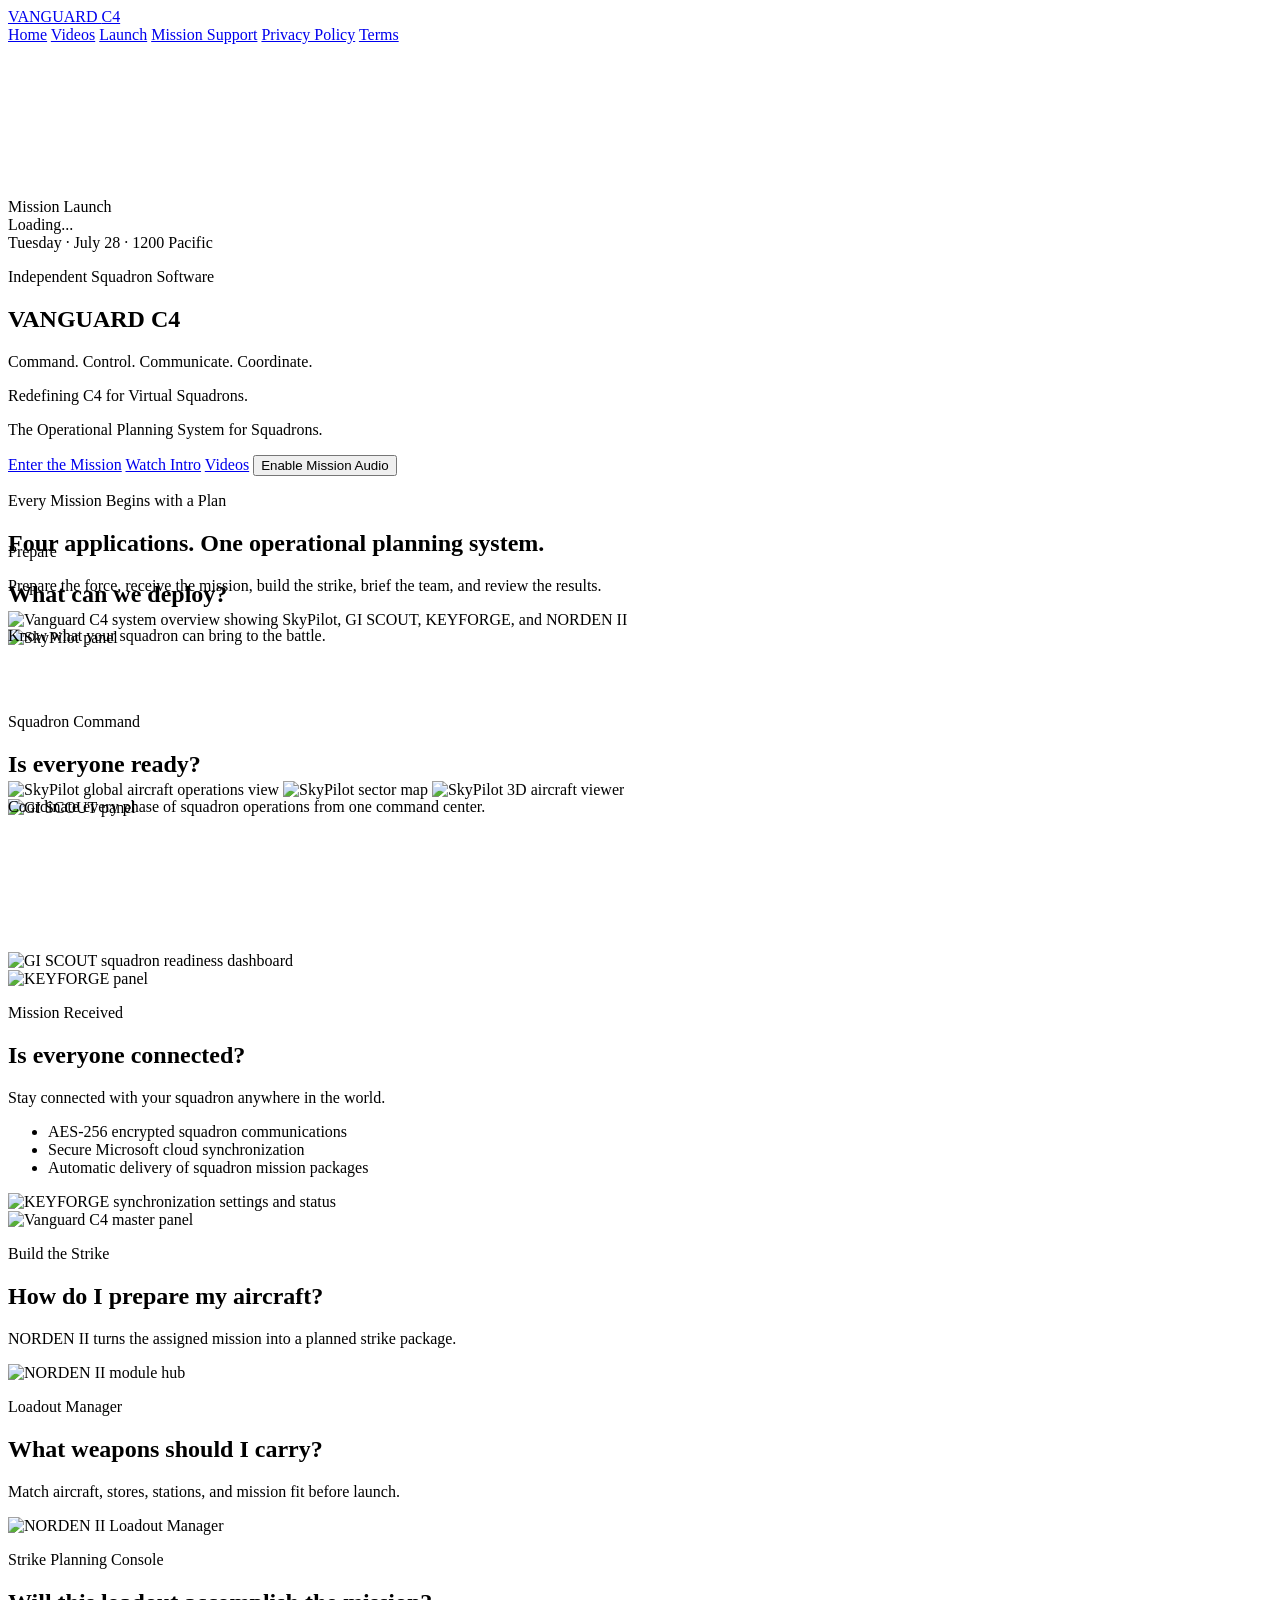
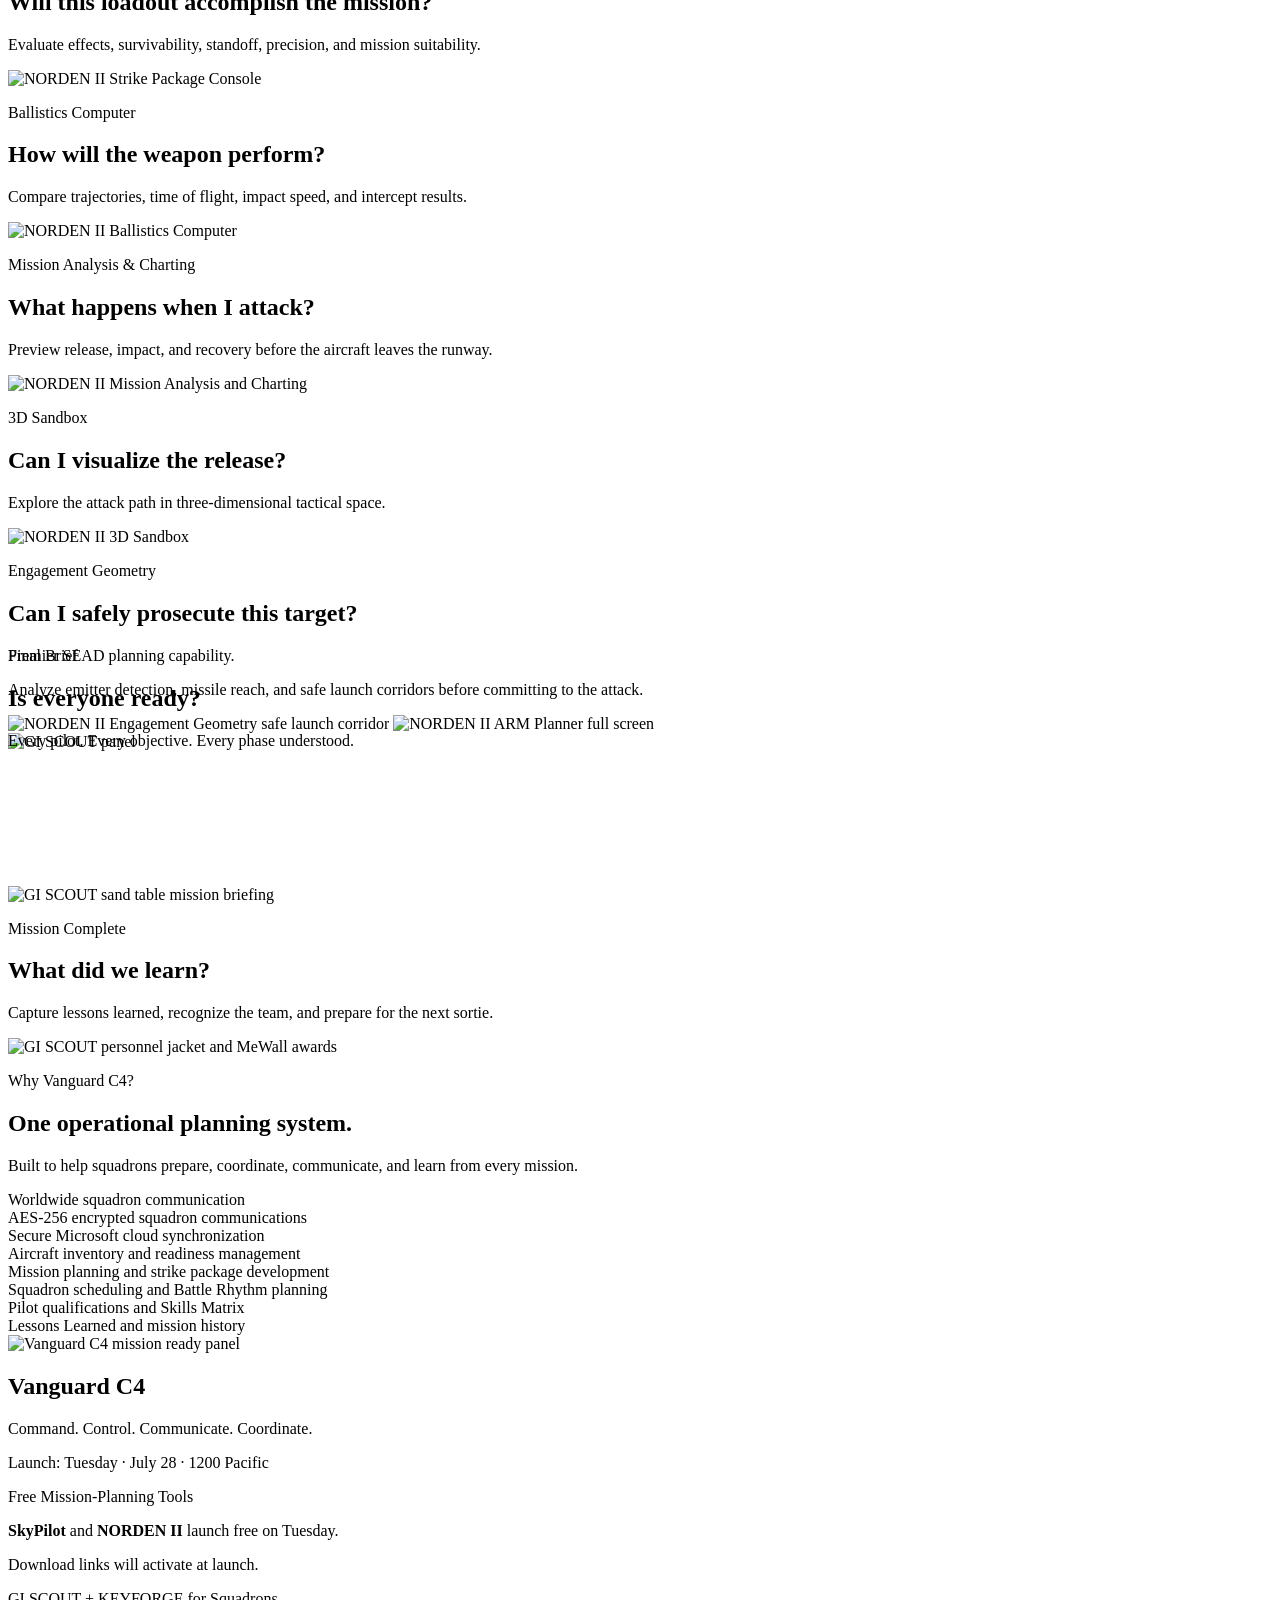
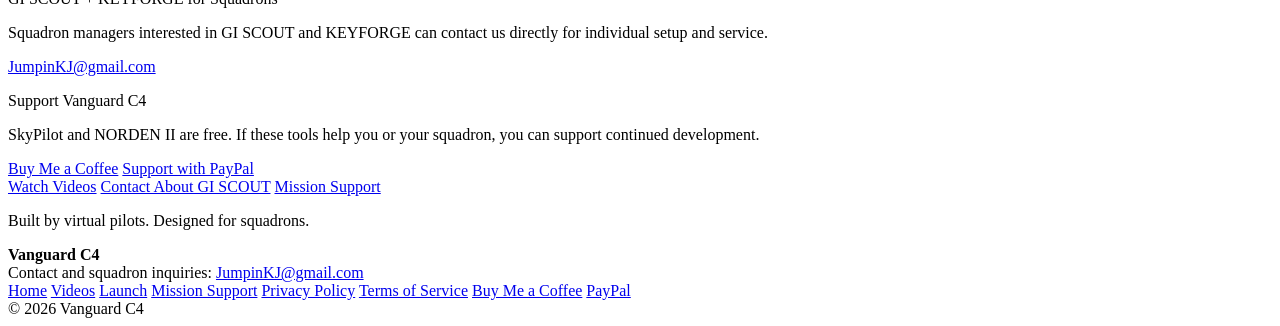
==== js/index.html @ 0cc604b1 "Add files via upload" ====
<!doctype html>
<html lang="en">
<head>
  <meta charset="utf-8" />
  <meta name="viewport" content="width=device-width, initial-scale=1" />
  <title>Vanguard C4 | Command. Control. Communicate. Coordinate.</title>
  <meta name="description" content="Vanguard C4 is the operational planning system for squadrons: SkyPilot, GI SCOUT, KEYFORGE, and NORDEN II." />
  <link rel="stylesheet" href="css/styles.css" />

<style>
/* v4.1 launch polish */
.mission-card.skypilot .section-copy{transform:translateY(-120px);}
.mission-card.scout .section-copy{transform:translateY(-120px);}
.mission-card.scout-brief .section-copy{transform:translateY(-120px);}
</style>

</head>
<body>
  <header class="site-header">
    <a class="brand" href="index.html">VANGUARD <span>C4</span></a>
    <nav>
      <a href="index.html">Home</a>
      <a href="videos.html">Videos</a>
      <a href="#store">Launch</a>
      <a href="support.html">Mission Support</a>
      <a href="privacy.html">Privacy Policy</a>
      <a href="terms.html">Terms</a>
    </nav>
  </header>

  <main>
    <section class="hero scene" id="home">
      <video class="hero-video" src="assets/video/hero/hero_aircraft.mp4" autoplay muted loop playsinline poster="assets/images/home/vanguard_c4_composite.png"></video>
      <div class="hero-scrim"></div>
      <div class="countdown-card" aria-label="Launch countdown">
        <div class="count-label">Mission Launch</div>
        <div id="countdown" class="countdown">Loading...</div>
        <div class="count-sub">Tuesday · July 28 · 1200 Pacific</div>
      </div>
      <div class="hero-content">
        <p class="eyebrow">Independent Squadron Software</p>
        <h1>VANGUARD <span>C4</span></h1>
        <p class="tagline">Command. Control. Communicate. Coordinate.</p>
        <p class="subline accent-subline">Redefining C4 for Virtual Squadrons.</p>
        <p class="subline">The Operational Planning System for Squadrons.</p>
        <div class="hero-actions">
          <a class="button primary" href="#system">Enter the Mission</a>
          <a class="button ghost" href="https://youtu.be/CdUjiq7d_7c" target="_blank" rel="noopener">Watch Intro</a>
          <a class="button ghost" href="videos.html">Videos</a>
          <button id="audioToggle" class="button ghost" type="button">Enable Mission Audio</button>
        </div>
      </div>
    </section>

    <section id="system" class="scene system-overview">
      <div class="section-copy centered">
        <p class="eyebrow">Every Mission Begins with a Plan</p>
        <h2>Four applications. One operational planning system.</h2>
        <p>Prepare the force, receive the mission, build the strike, brief the team, and review the results.</p>
      </div>
      <img class="wide-art" src="assets/images/home/vanguard_c4_composite.png" alt="Vanguard C4 system overview showing SkyPilot, GI SCOUT, KEYFORGE, and NORDEN II" />
    </section>

    <section class="scene mission-card skypilot">
      <div class="chapter-panel"><img src="assets/images/panels/SkyPilot_PANEL_POWERED_UP.png" alt="SkyPilot panel" /></div>
      <div class="section-copy">
        <p class="eyebrow">Prepare</p>
        <h2>What can we deploy?</h2>
        <p>Know what your squadron can bring to the battle.</p>
      </div>
      <div class="image-board skypilot-board">
        <img class="shot large" src="assets/images/skypilot/skypilot_globe.png" alt="SkyPilot global aircraft operations view" />
        <img class="shot tilt-left" src="assets/images/skypilot/skypilot_sector_map.png" alt="SkyPilot sector map" />
        <img class="shot tilt-right" src="assets/images/skypilot/skypilot_3d_viewer.png" alt="SkyPilot 3D aircraft viewer" />
      </div>
    </section>

    <section class="scene mission-card scout">
      <div class="chapter-panel"><img src="assets/images/panels/Scout_PANEL_POWERED_UP.png" alt="GI SCOUT panel" /></div>
      <div class="section-copy">
        <p class="eyebrow">Squadron Command</p>
        <h2>Is everyone ready?</h2>
        <p>Coordinate every phase of squadron operations from one command center.</p>
      </div>
      <div class="image-board scout-board">
        <img class="shot large" src="assets/images/scout/sqdn_readiness.png" alt="GI SCOUT squadron readiness dashboard" />
      </div>
    </section>

    <section class="scene mission-card keyforge">
      <div class="chapter-panel"><img src="assets/images/panels/KeyForge_PANEL_POWERED_UP.png" alt="KEYFORGE panel" /></div>
      <div class="section-copy">
        <p class="eyebrow">Mission Received</p>
        <h2>Is everyone connected?</h2>
        <p>Stay connected with your squadron anywhere in the world.</p>
        <ul class="micro-list">
          <li>AES-256 encrypted squadron communications</li>
          <li>Secure Microsoft cloud synchronization</li>
          <li>Automatic delivery of squadron mission packages</li>
        </ul>
      </div>
      <div class="image-board keyforge-board">
        <img class="shot large" src="assets/images/keyforge/keyforge_main.png" alt="KEYFORGE synchronization settings and status" />
      </div>
    </section>

    <section class="scene mission-card norden-intro">
      <div class="chapter-panel"><img src="assets/images/panels/Vanguard_C4_MASTER_PANEL_POWERED_UP.png" alt="Vanguard C4 master panel" /></div>
      <div class="section-copy">
        <p class="eyebrow">Build the Strike</p>
        <h2>How do I prepare my aircraft?</h2>
        <p>NORDEN II turns the assigned mission into a planned strike package.</p>
      </div>
      <div class="image-board norden-hub-board">
        <img class="shot large" src="assets/images/norden/norden_hub.png" alt="NORDEN II module hub" />
      </div>
    </section>

    <section class="scene feature-pair">
      <div class="section-copy compact">
        <p class="eyebrow">Loadout Manager</p>
        <h2>What weapons should I carry?</h2>
        <p>Match aircraft, stores, stations, and mission fit before launch.</p>
      </div>
      <img class="feature-shot" src="assets/images/norden/loadout_manager.png" alt="NORDEN II Loadout Manager" />
    </section>

    <section class="scene feature-pair reversed">
      <div class="section-copy compact">
        <p class="eyebrow">Strike Planning Console</p>
        <h2>Will this loadout accomplish the mission?</h2>
        <p>Evaluate effects, survivability, standoff, precision, and mission suitability.</p>
      </div>
      <img class="feature-shot" src="assets/images/norden/strike_package_console.png" alt="NORDEN II Strike Package Console" />
    </section>

    <section class="scene feature-pair">
      <div class="section-copy compact">
        <p class="eyebrow">Ballistics Computer</p>
        <h2>How will the weapon perform?</h2>
        <p>Compare trajectories, time of flight, impact speed, and intercept results.</p>
      </div>
      <img class="feature-shot" src="assets/images/norden/ballistics_computer.png" alt="NORDEN II Ballistics Computer" />
    </section>

    <section class="scene feature-pair reversed">
      <div class="section-copy compact">
        <p class="eyebrow">Mission Analysis & Charting</p>
        <h2>What happens when I attack?</h2>
        <p>Preview release, impact, and recovery before the aircraft leaves the runway.</p>
      </div>
      <img class="feature-shot" src="assets/images/norden/mac.png" alt="NORDEN II Mission Analysis and Charting" />
    </section>

    <section class="scene feature-pair">
      <div class="section-copy compact">
        <p class="eyebrow">3D Sandbox</p>
        <h2>Can I visualize the release?</h2>
        <p>Explore the attack path in three-dimensional tactical space.</p>
      </div>
      <img class="feature-shot" src="assets/images/norden/three_d_sandbox.png" alt="NORDEN II 3D Sandbox" />
    </section>

    <section class="scene arm-feature">
      <div class="section-copy centered">
        <p class="eyebrow">Engagement Geometry</p>
        <h2>Can I safely prosecute this target?</h2>
        <p class="gold-line">Premier SEAD planning capability.</p>
        <p>Analyze emitter detection, missile reach, and safe launch corridors before committing to the attack.</p>
      </div>
      <img class="arm-close" src="assets/images/norden/engagement_geometry_closeup.png" alt="NORDEN II Engagement Geometry safe launch corridor" />
      <img class="arm-full" src="assets/images/norden/arm_planner_full.png" alt="NORDEN II ARM Planner full screen" />
    </section>

    <section class="scene mission-card scout-brief">
      <div class="chapter-panel"><img src="assets/images/panels/Scout_PANEL_POWERED_UP.png" alt="GI SCOUT panel" /></div>
      <div class="section-copy">
        <p class="eyebrow">Final Brief</p>
        <h2>Is everyone ready?</h2>
        <p>Every pilot. Every objective. Every phase understood.</p>
      </div>
      <div class="image-board scout-board">
        <img class="shot large" src="assets/images/scout/sand_table.png" alt="GI SCOUT sand table mission briefing" />
      </div>
    </section>

    <section class="scene mission-card debrief">
      <div class="section-copy">
        <p class="eyebrow">Mission Complete</p>
        <h2>What did we learn?</h2>
        <p>Capture lessons learned, recognize the team, and prepare for the next sortie.</p>
      </div>
      <div class="image-board scout-board">
        <img class="shot large" src="assets/images/scout/mewall.png" alt="GI SCOUT personnel jacket and MeWall awards" />
      </div>
    </section>

    <section class="scene why-vanguard">
      <div class="section-copy centered">
        <p class="eyebrow">Why Vanguard C4?</p>
        <h2>One operational planning system.</h2>
        <p>Built to help squadrons prepare, coordinate, communicate, and learn from every mission.</p>
      </div>
      <div class="capability-grid">
        <div>Worldwide squadron communication</div>
        <div>AES-256 encrypted squadron communications</div>
        <div>Secure Microsoft cloud synchronization</div>
        <div>Aircraft inventory and readiness management</div>
        <div>Mission planning and strike package development</div>
        <div>Squadron scheduling and Battle Rhythm planning</div>
        <div>Pilot qualifications and Skills Matrix</div>
        <div>Lessons Learned and mission history</div>
      </div>
    </section>

    <section id="store" class="scene final-panel">
      <img src="assets/images/panels/Vanguard_C4_MASTER_PANEL_POWERED_UP.png" alt="Vanguard C4 mission ready panel" />
      <h2>Vanguard C4</h2>
      <p>Command. Control. Communicate. Coordinate.</p>
      <p class="gold-line">Launch: Tuesday · July 28 · 1200 Pacific</p>

      <div class="store-card">
        <div class="store-label">Free Mission-Planning Tools</div>
        <p><strong>SkyPilot</strong> and <strong>NORDEN II</strong> launch free on Tuesday.</p>
        <p>Download links will activate at launch.</p>
      </div>

      <div class="store-card">
        <div class="store-label">GI SCOUT + KEYFORGE for Squadrons</div>
        <p>Squadron managers interested in GI SCOUT and KEYFORGE can contact us directly for individual setup and service.</p>
        <p><a href="mailto:JumpinKJ@gmail.com">JumpinKJ@gmail.com</a></p>
      </div>


      <div class="store-card">
        <div class="store-label">Support Vanguard C4</div>
        <p>SkyPilot and NORDEN II are free. If these tools help you or your squadron, you can support continued development.</p>
        <div class="hero-actions">
          <a class="button primary" href="https://buymeacoffee.com/vanguardc4" target="_blank" rel="noopener">Buy Me a Coffee</a>
          <a class="button ghost" href="https://www.paypal.com/qrcodes/managed/90c6eb90-9fac-4f3c-bb68-3d798b459147?utm_source=payandgetpaid" target="_blank" rel="noopener">Support with PayPal</a>
        </div>
      </div>

      <div class="hero-actions">
        <a class="button primary" href="videos.html">Watch Videos</a>
        <a class="button ghost" href="mailto:JumpinKJ@gmail.com">Contact About GI SCOUT</a>
        <a class="button ghost" href="support.html">Mission Support</a>
      </div>
      <p class="closing-line">Built by virtual pilots. Designed for squadrons.</p>
    </section>
  </main>

  <footer class="site-footer">
    <div>
      <strong>Vanguard C4</strong><br />
      Contact and squadron inquiries: <a href="mailto:JumpinKJ@gmail.com">JumpinKJ@gmail.com</a>
    </div>
    <nav>
      <a href="index.html">Home</a>
      <a href="videos.html">Videos</a>
      <a href="#store">Launch</a>
      <a href="support.html">Mission Support</a>
      <a href="privacy.html">Privacy Policy</a>
      <a href="terms.html">Terms of Service</a>
      <a href="https://buymeacoffee.com/vanguardc4" target="_blank" rel="noopener">Buy Me a Coffee</a>
      <a href="https://www.paypal.com/qrcodes/managed/90c6eb90-9fac-4f3c-bb68-3d798b459147?utm_source=payandgetpaid" target="_blank" rel="noopener">PayPal</a>
    </nav>
    <span>© 2026 Vanguard C4</span>
  </footer>

  <audio id="missionAudio" src="assets/audio/wonder.mp3" loop></audio>
  <script src="js/main.js"></script>
</body>
</html>
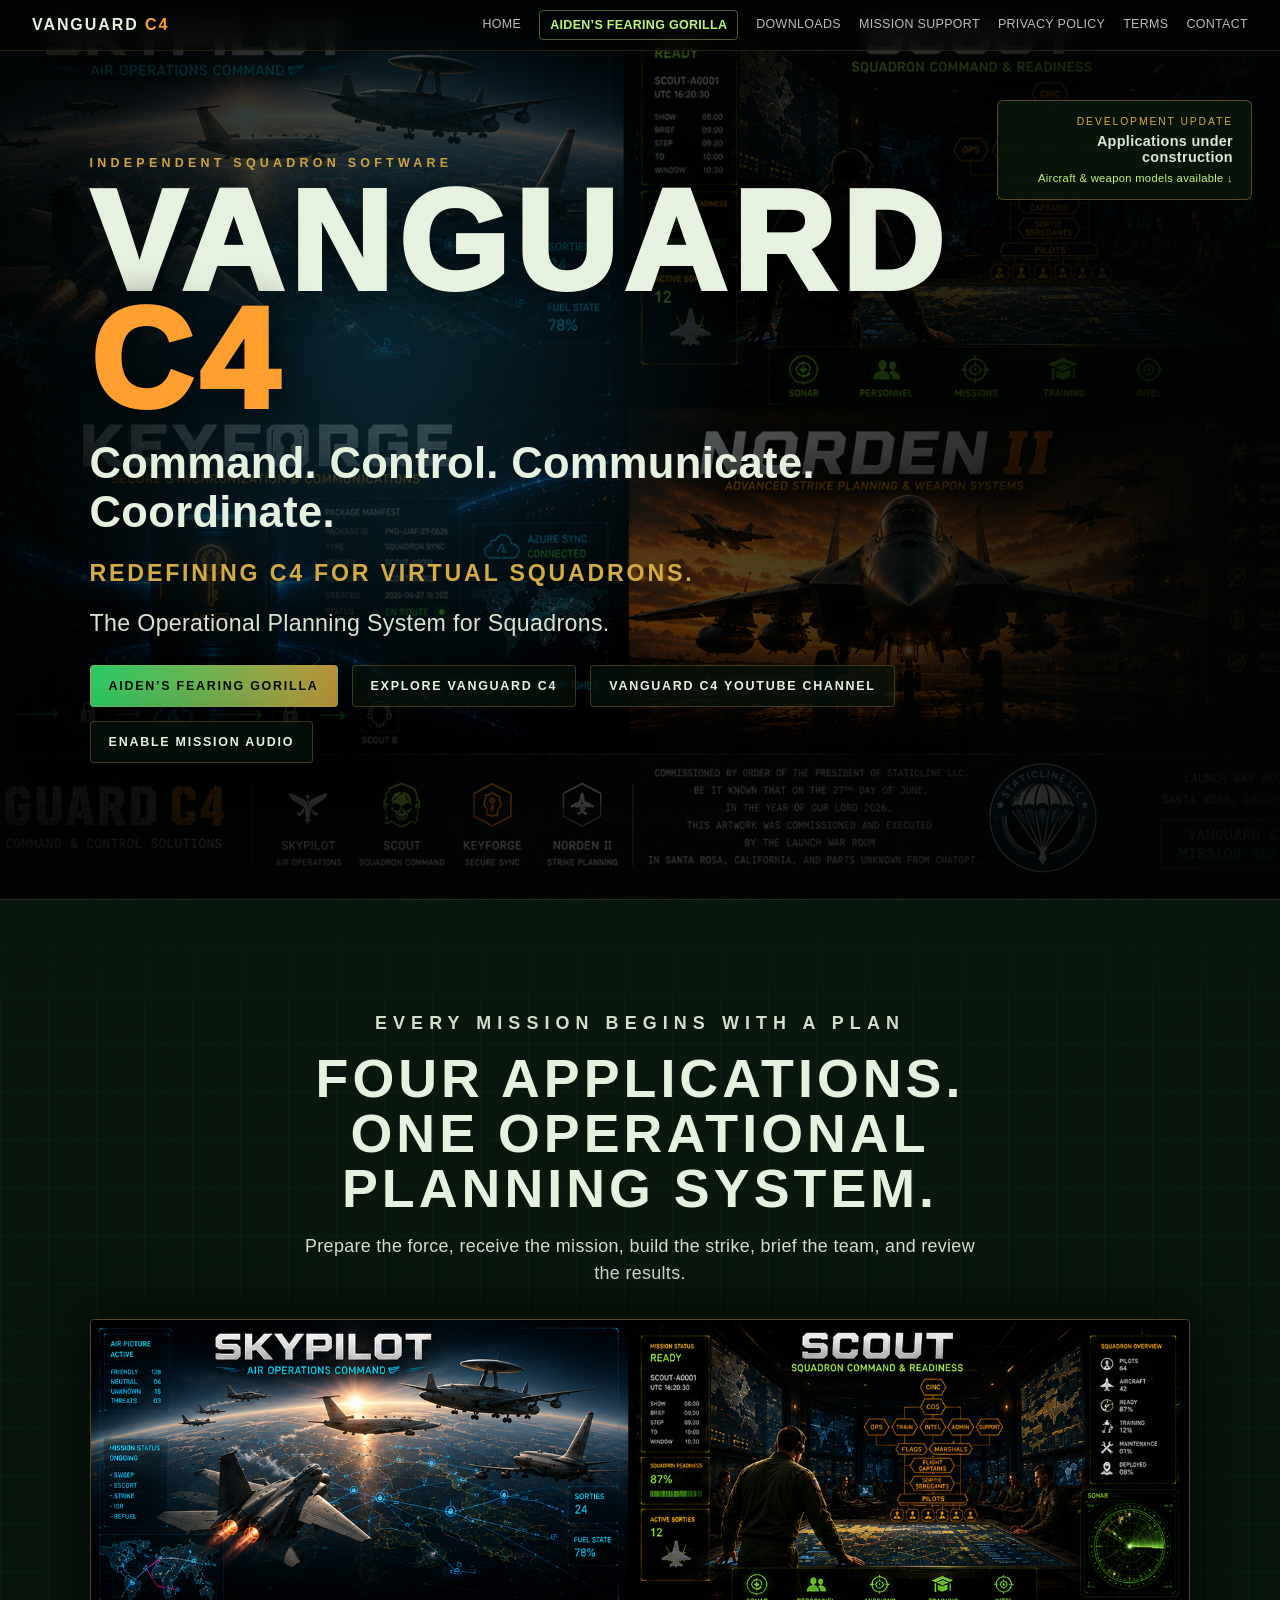
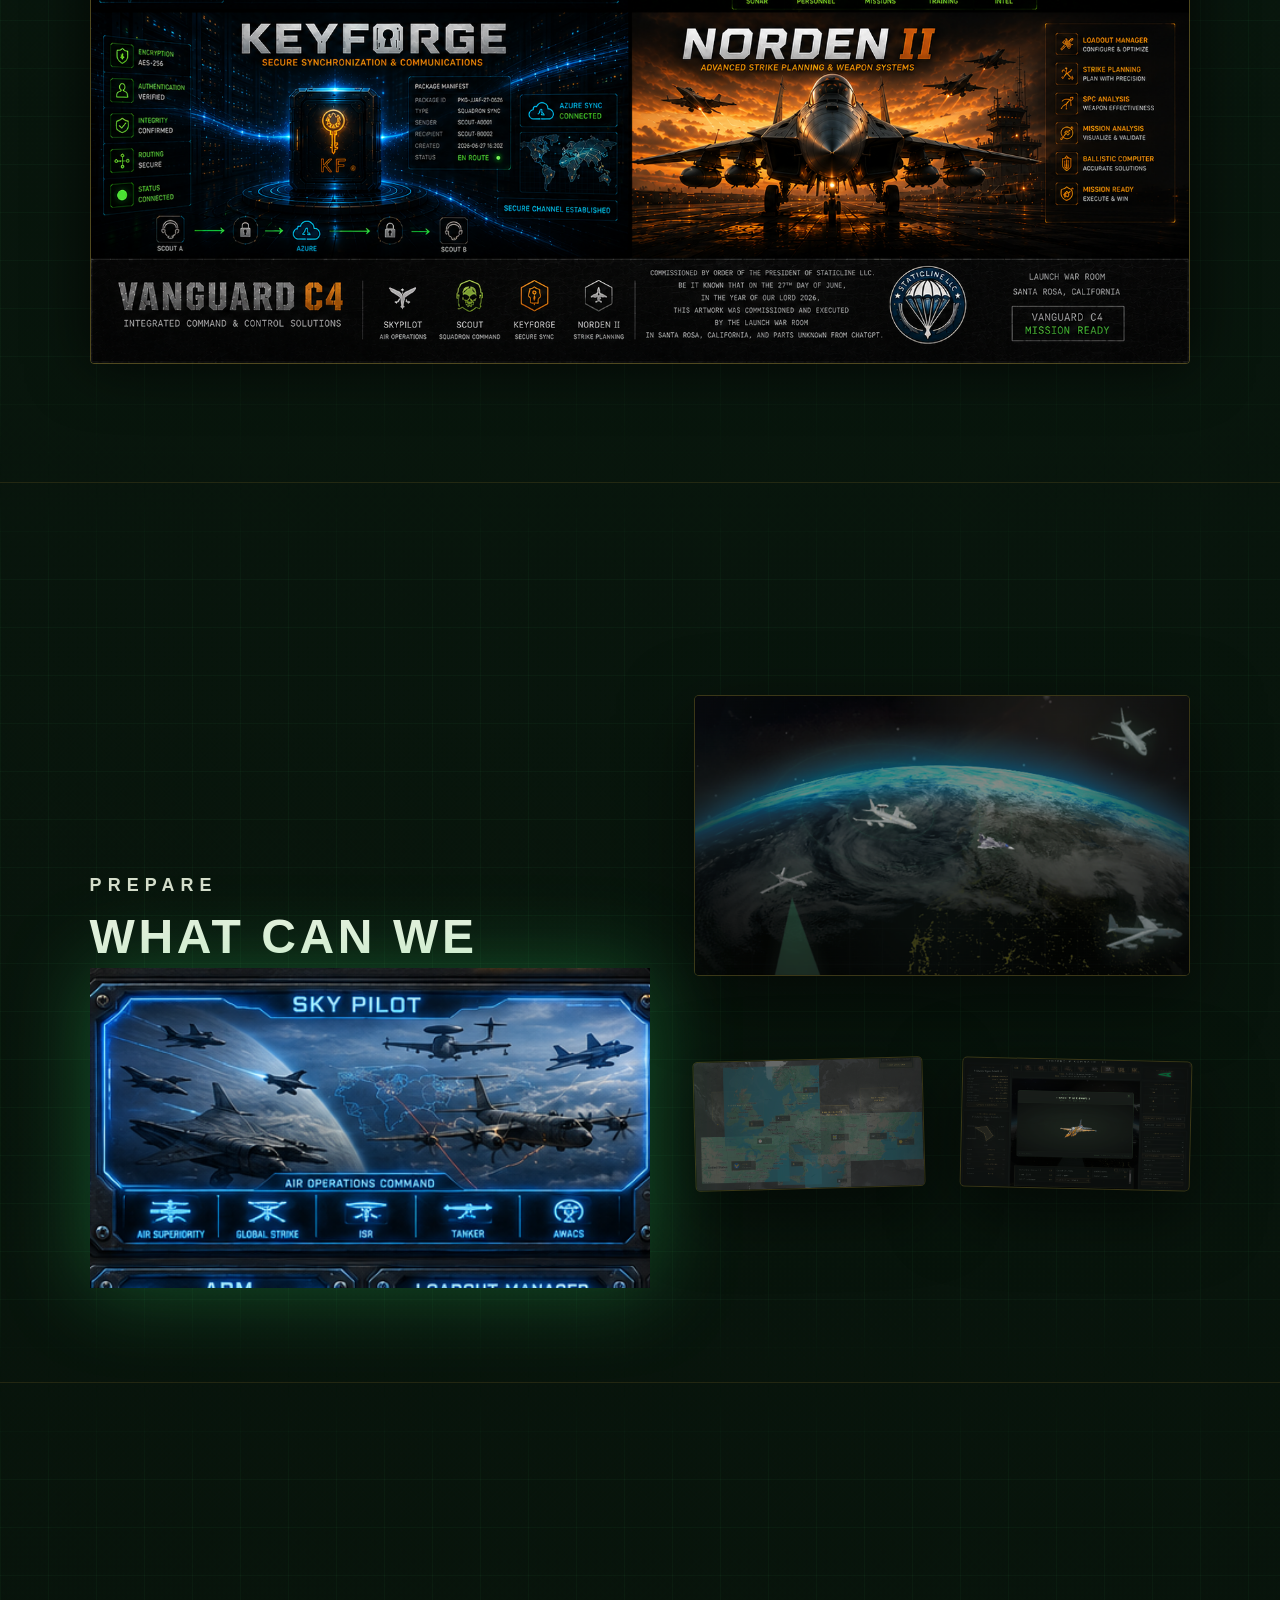
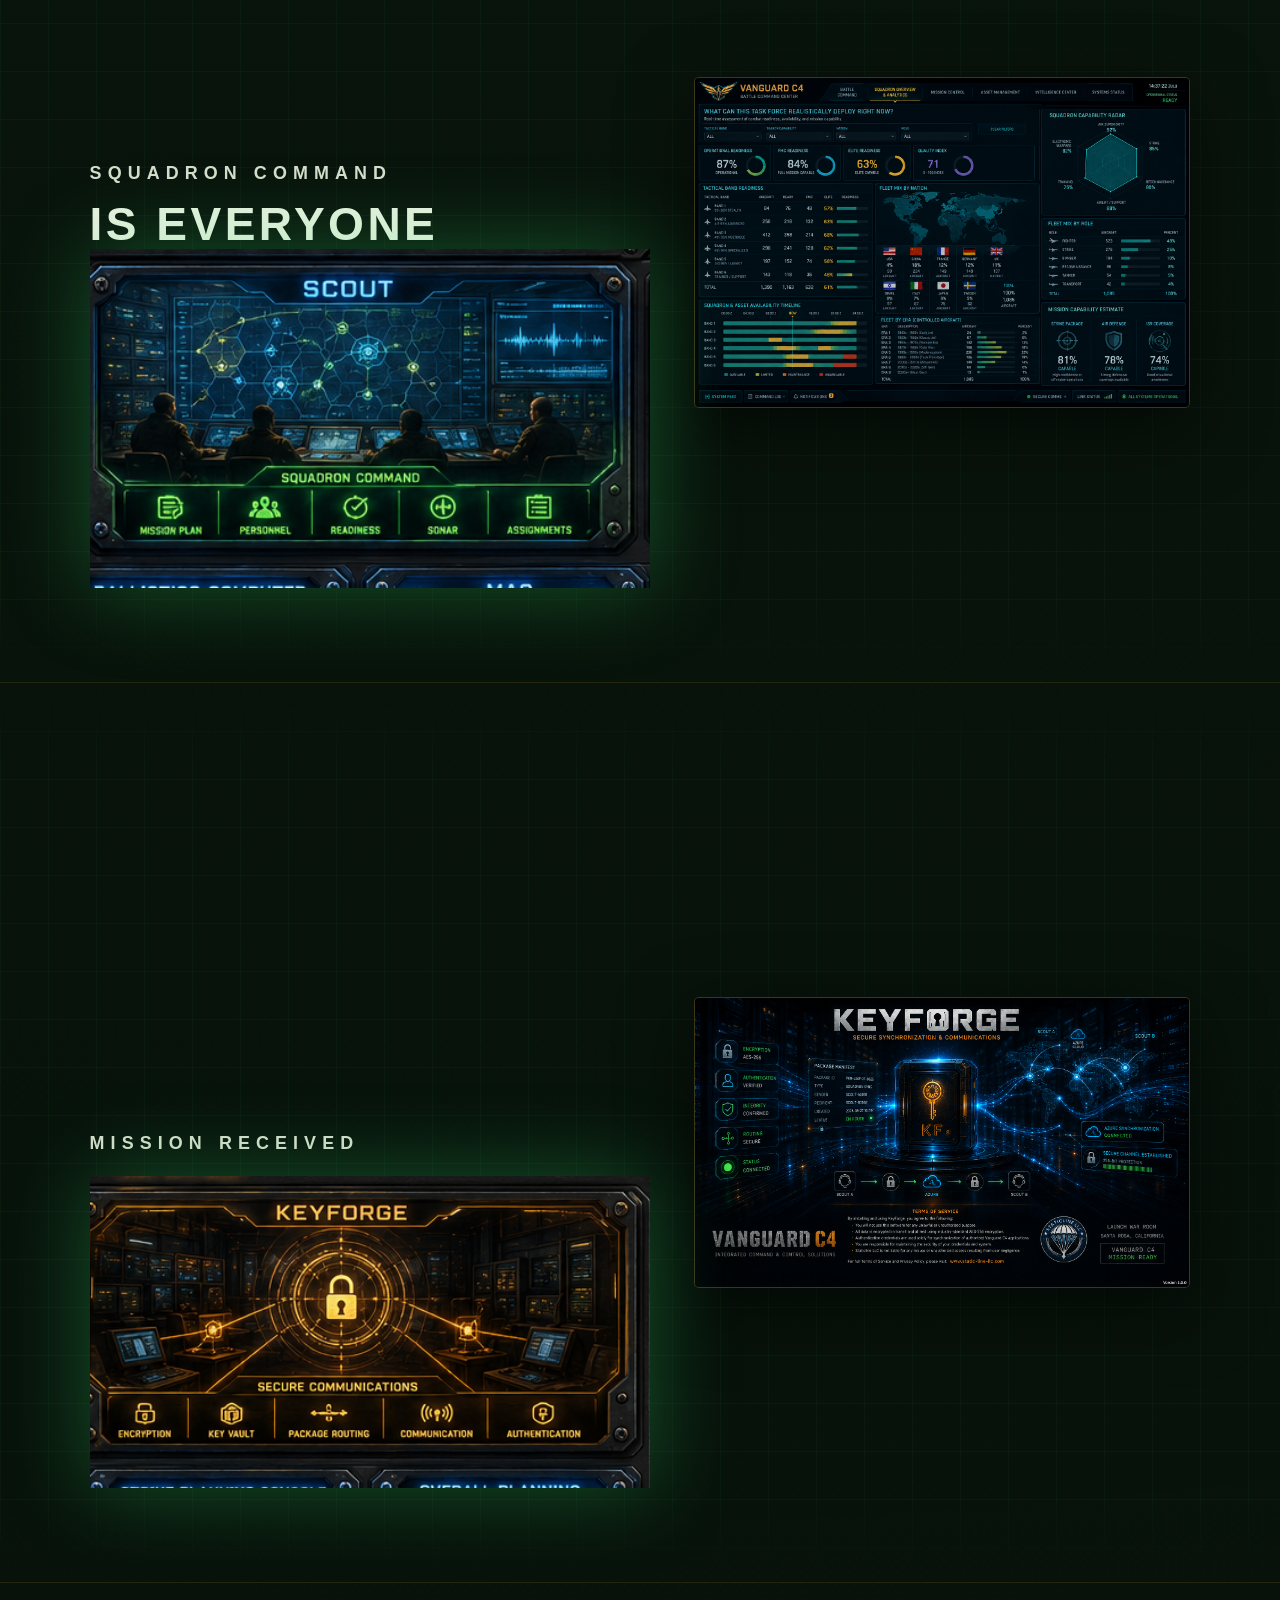
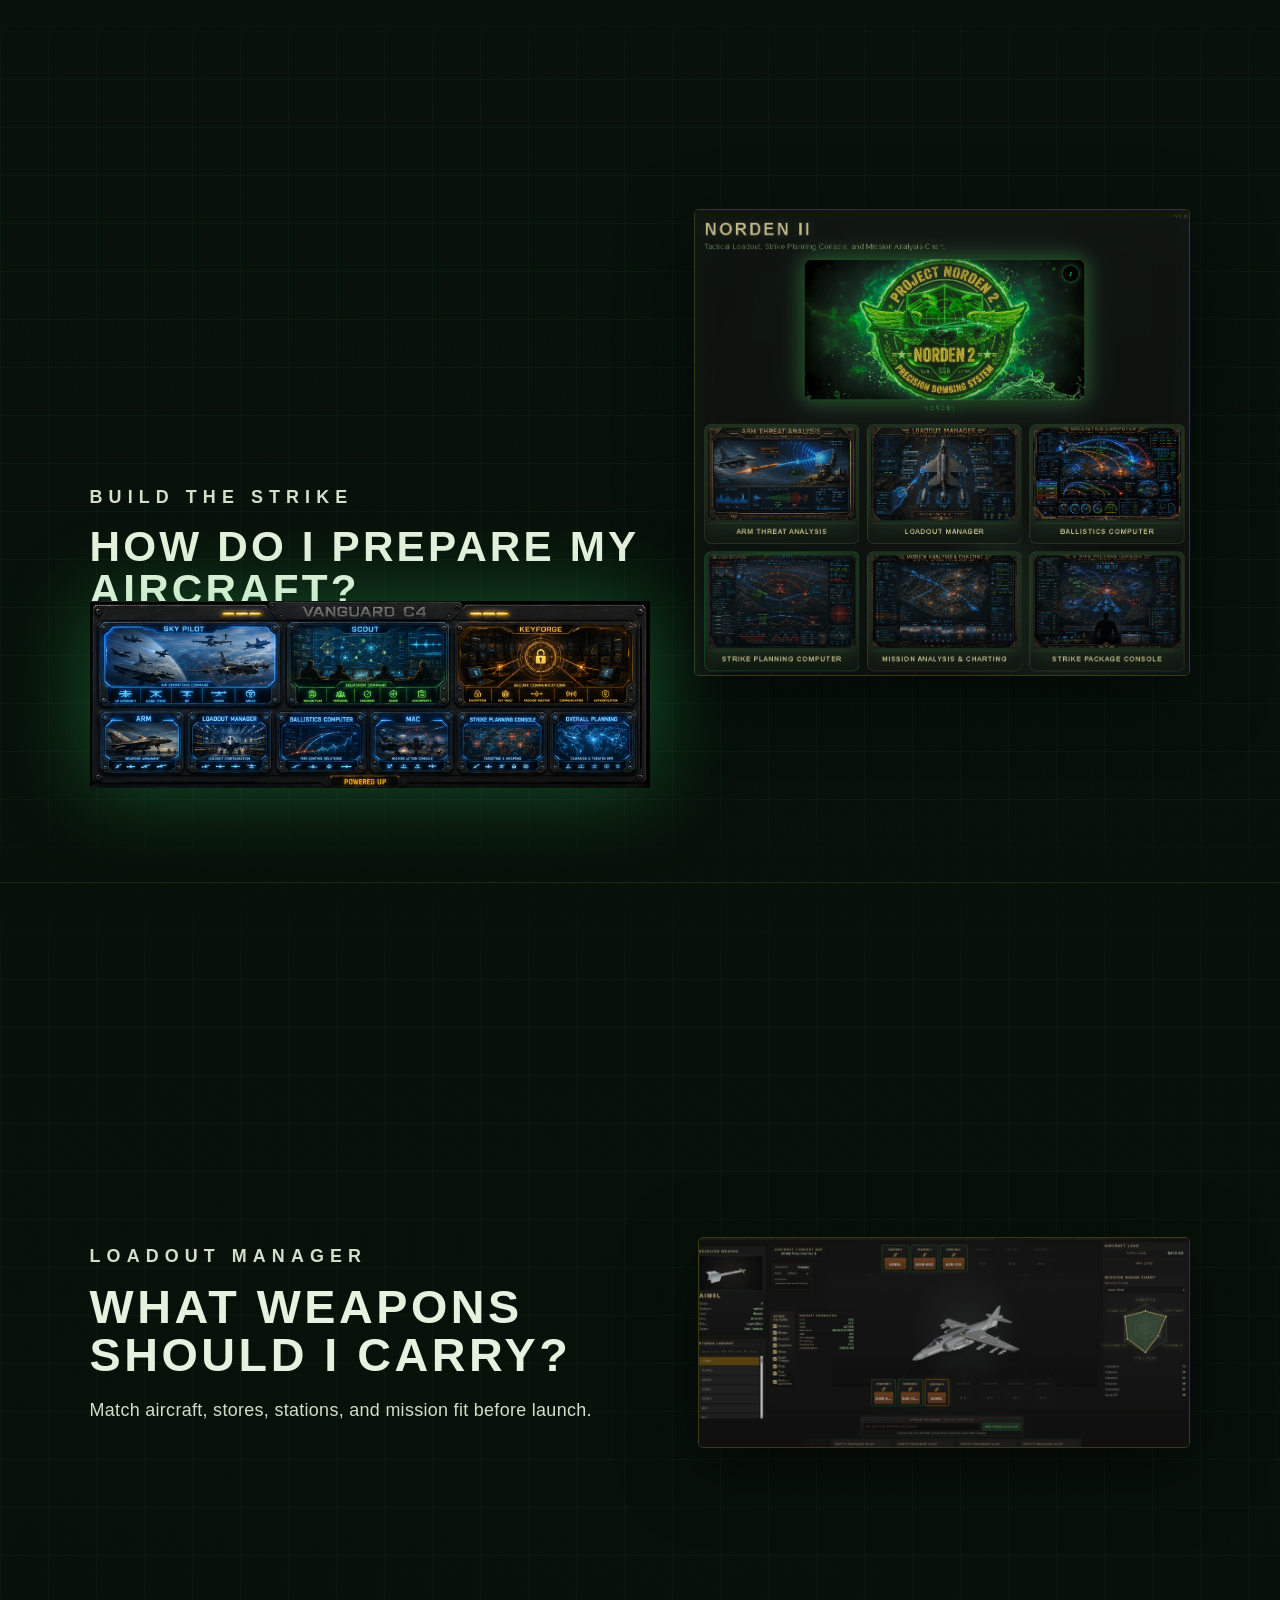
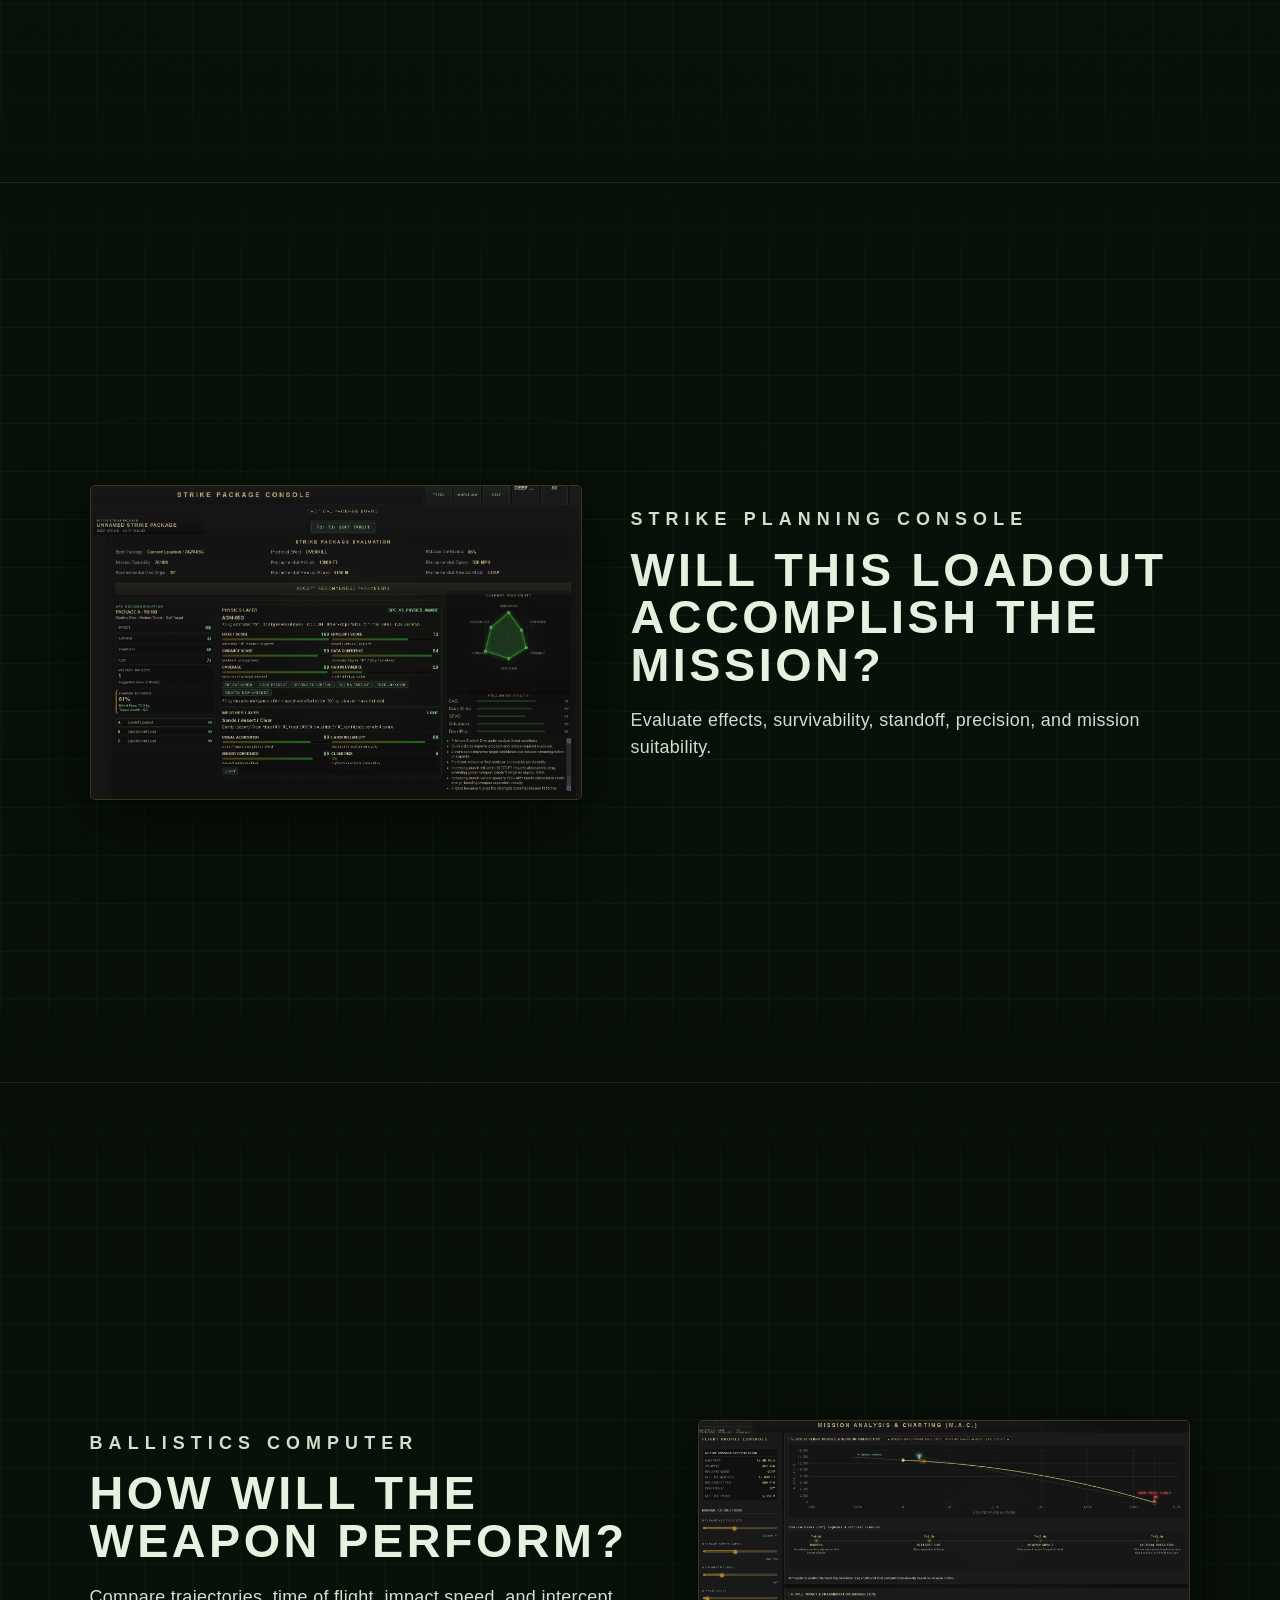
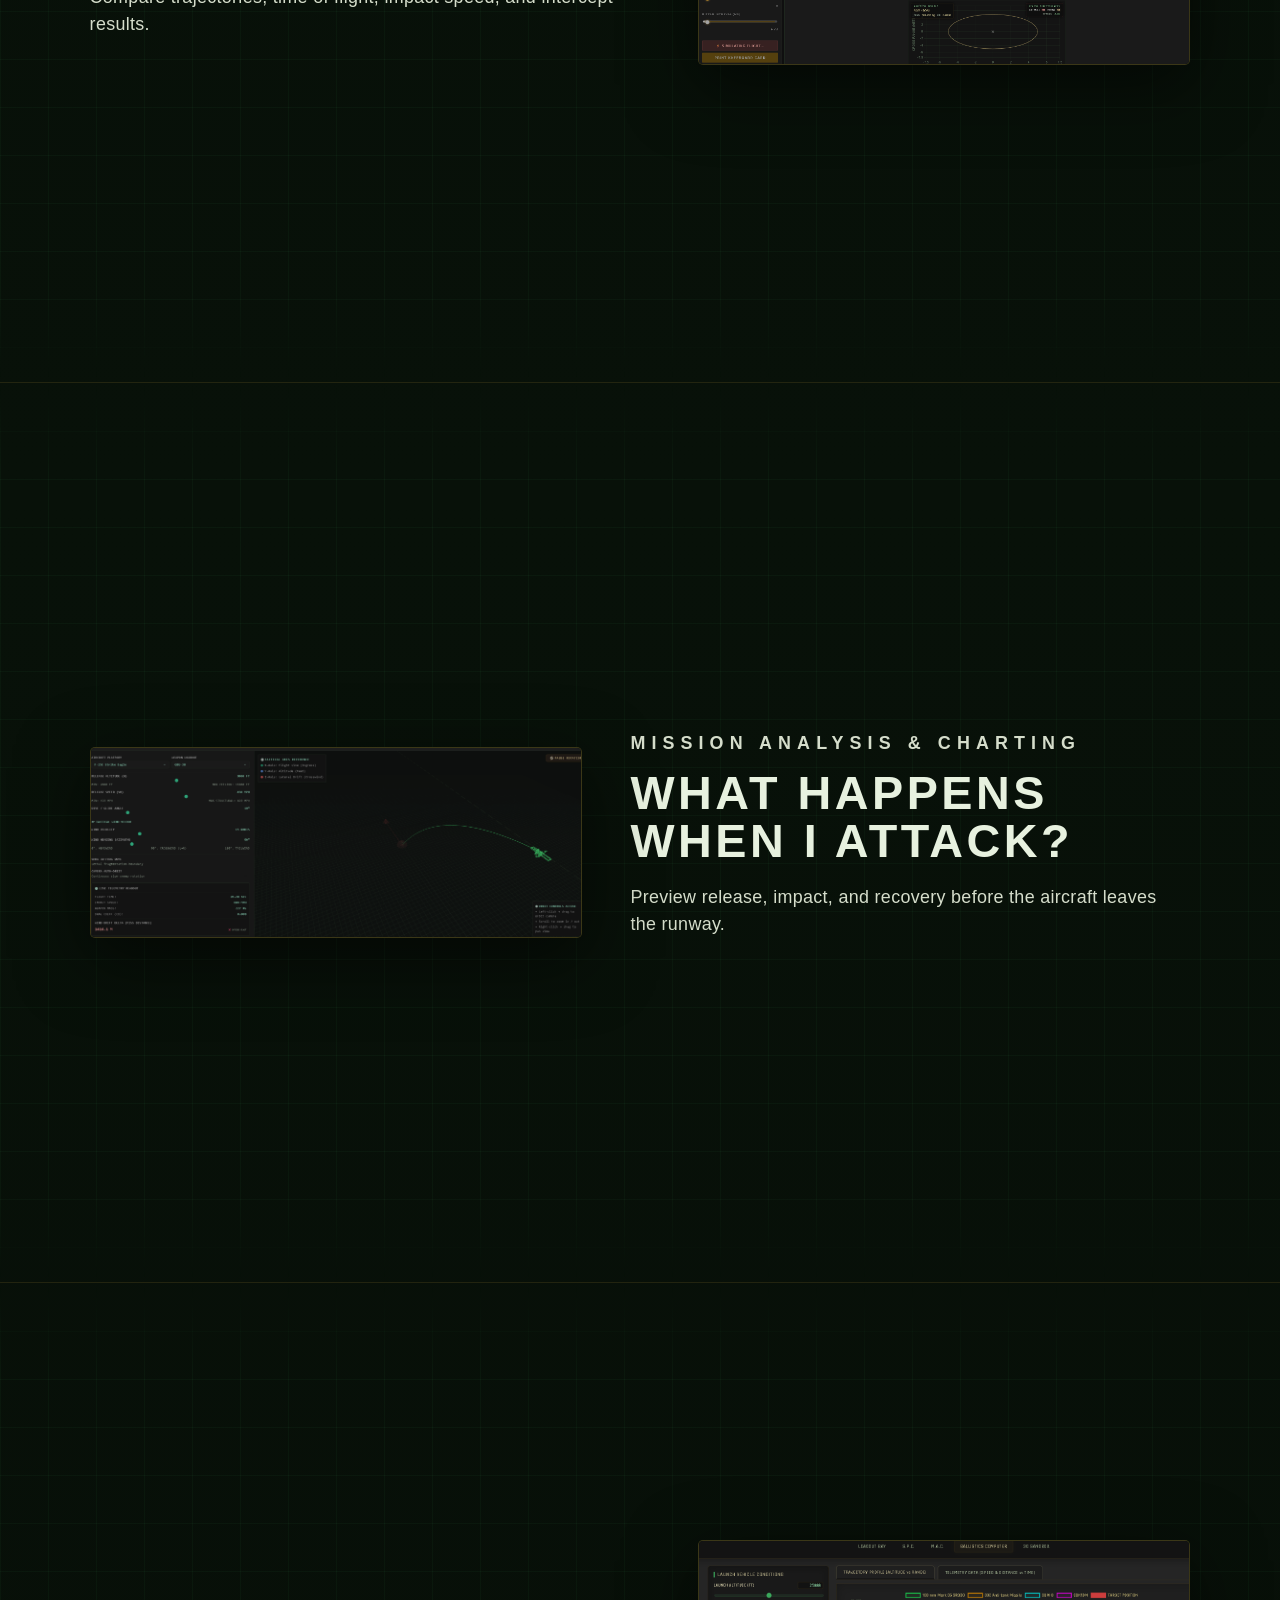
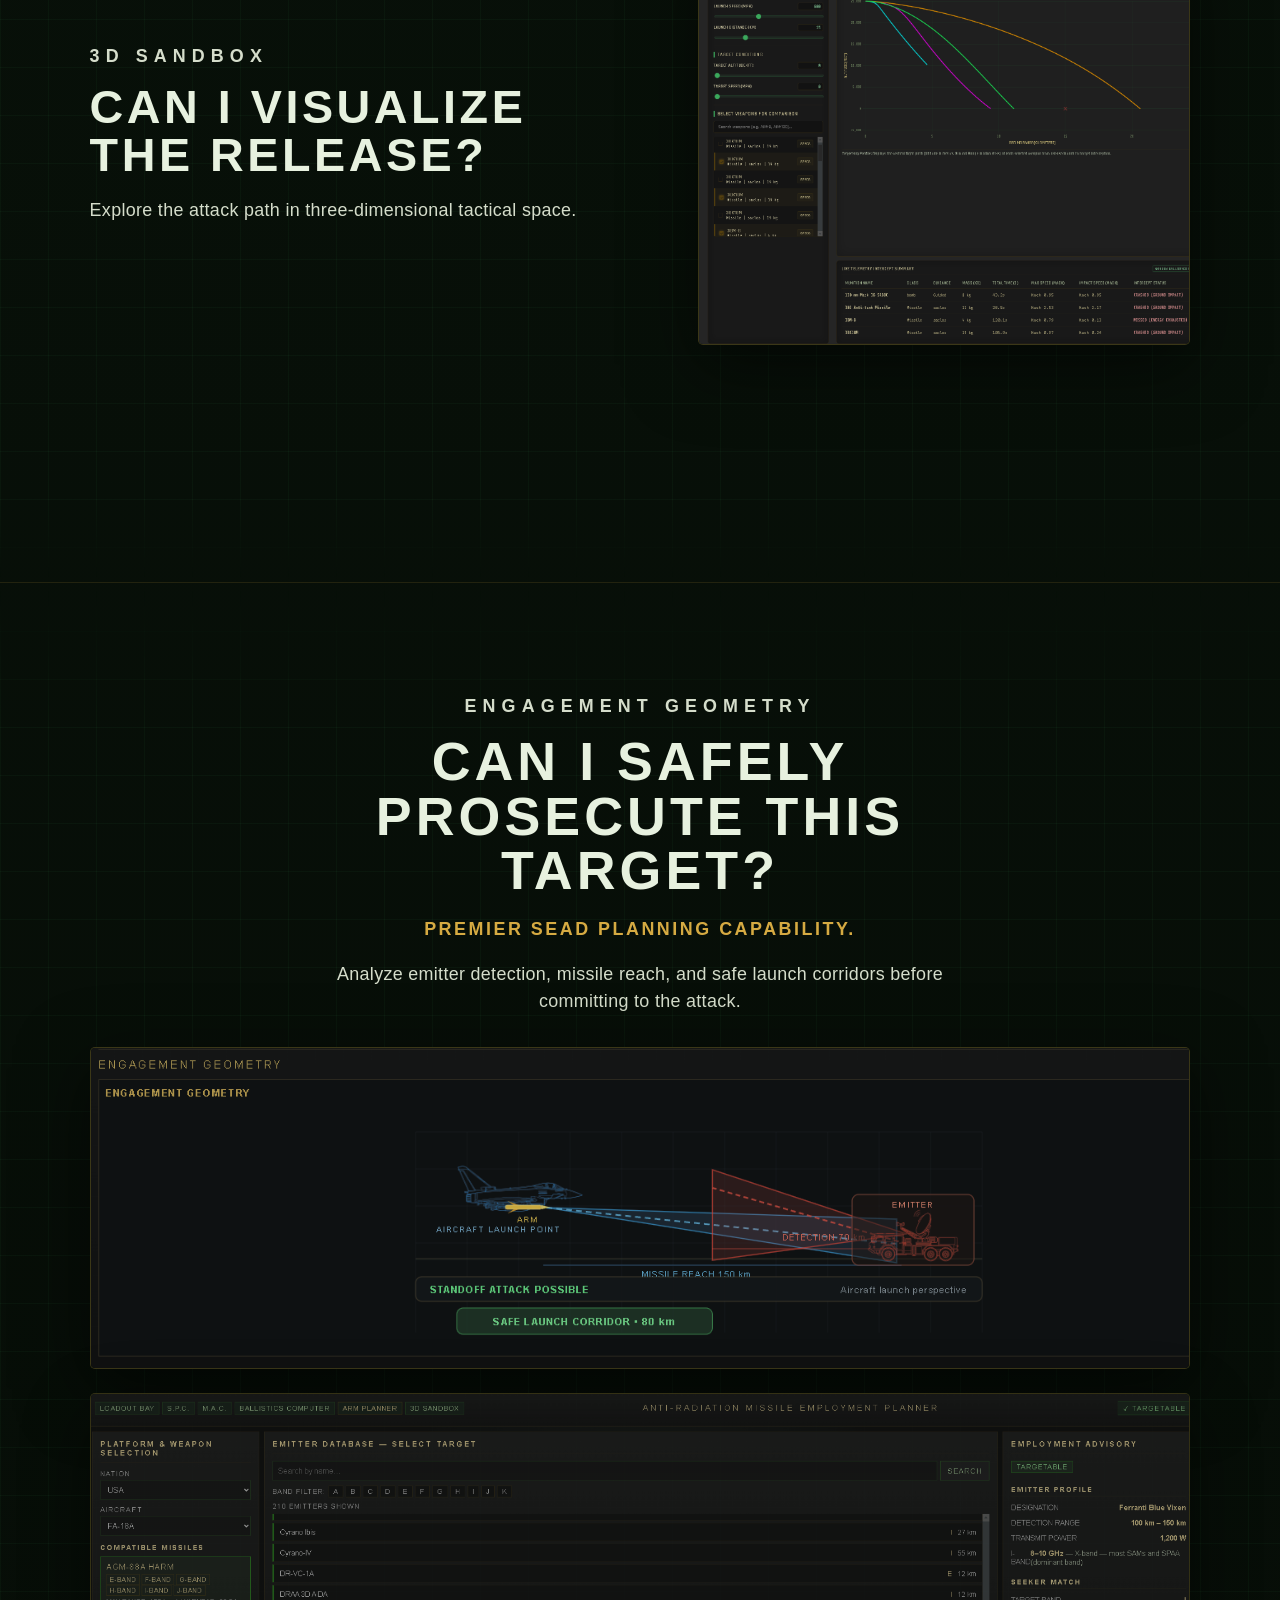
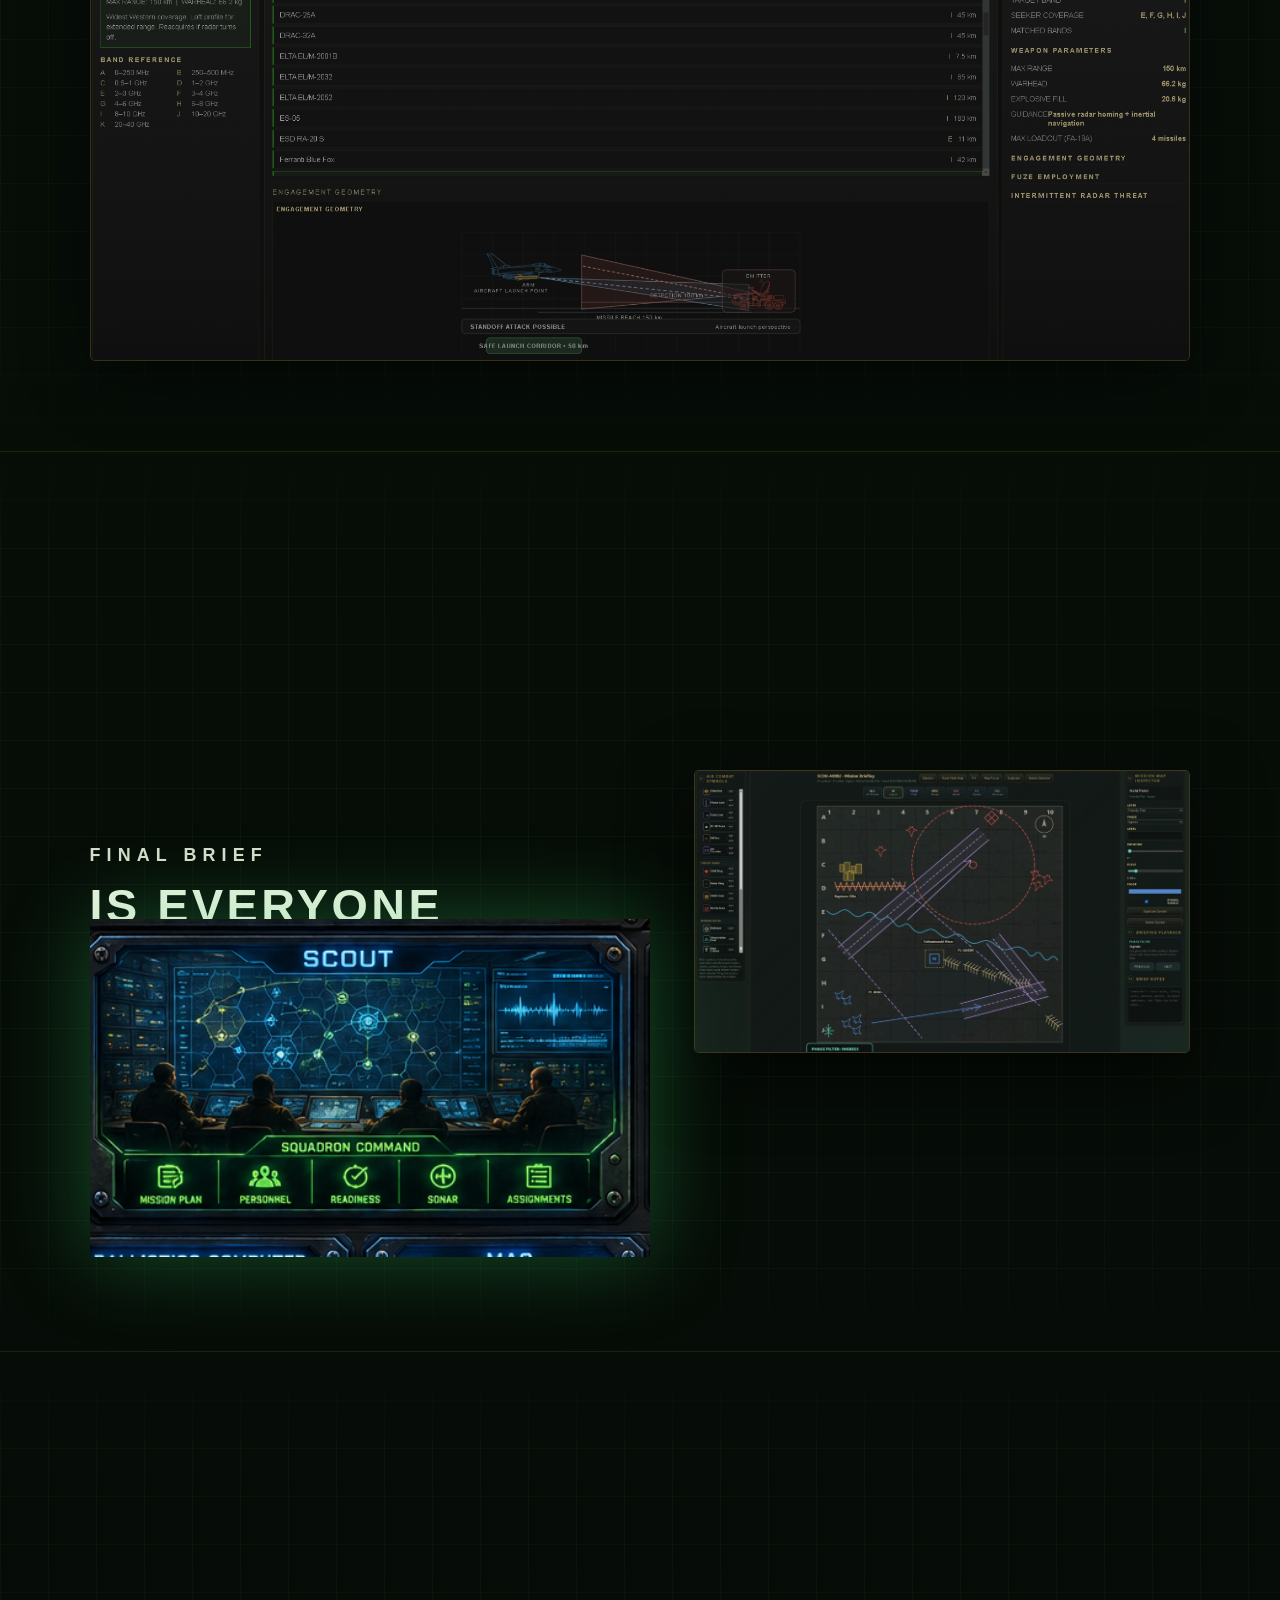
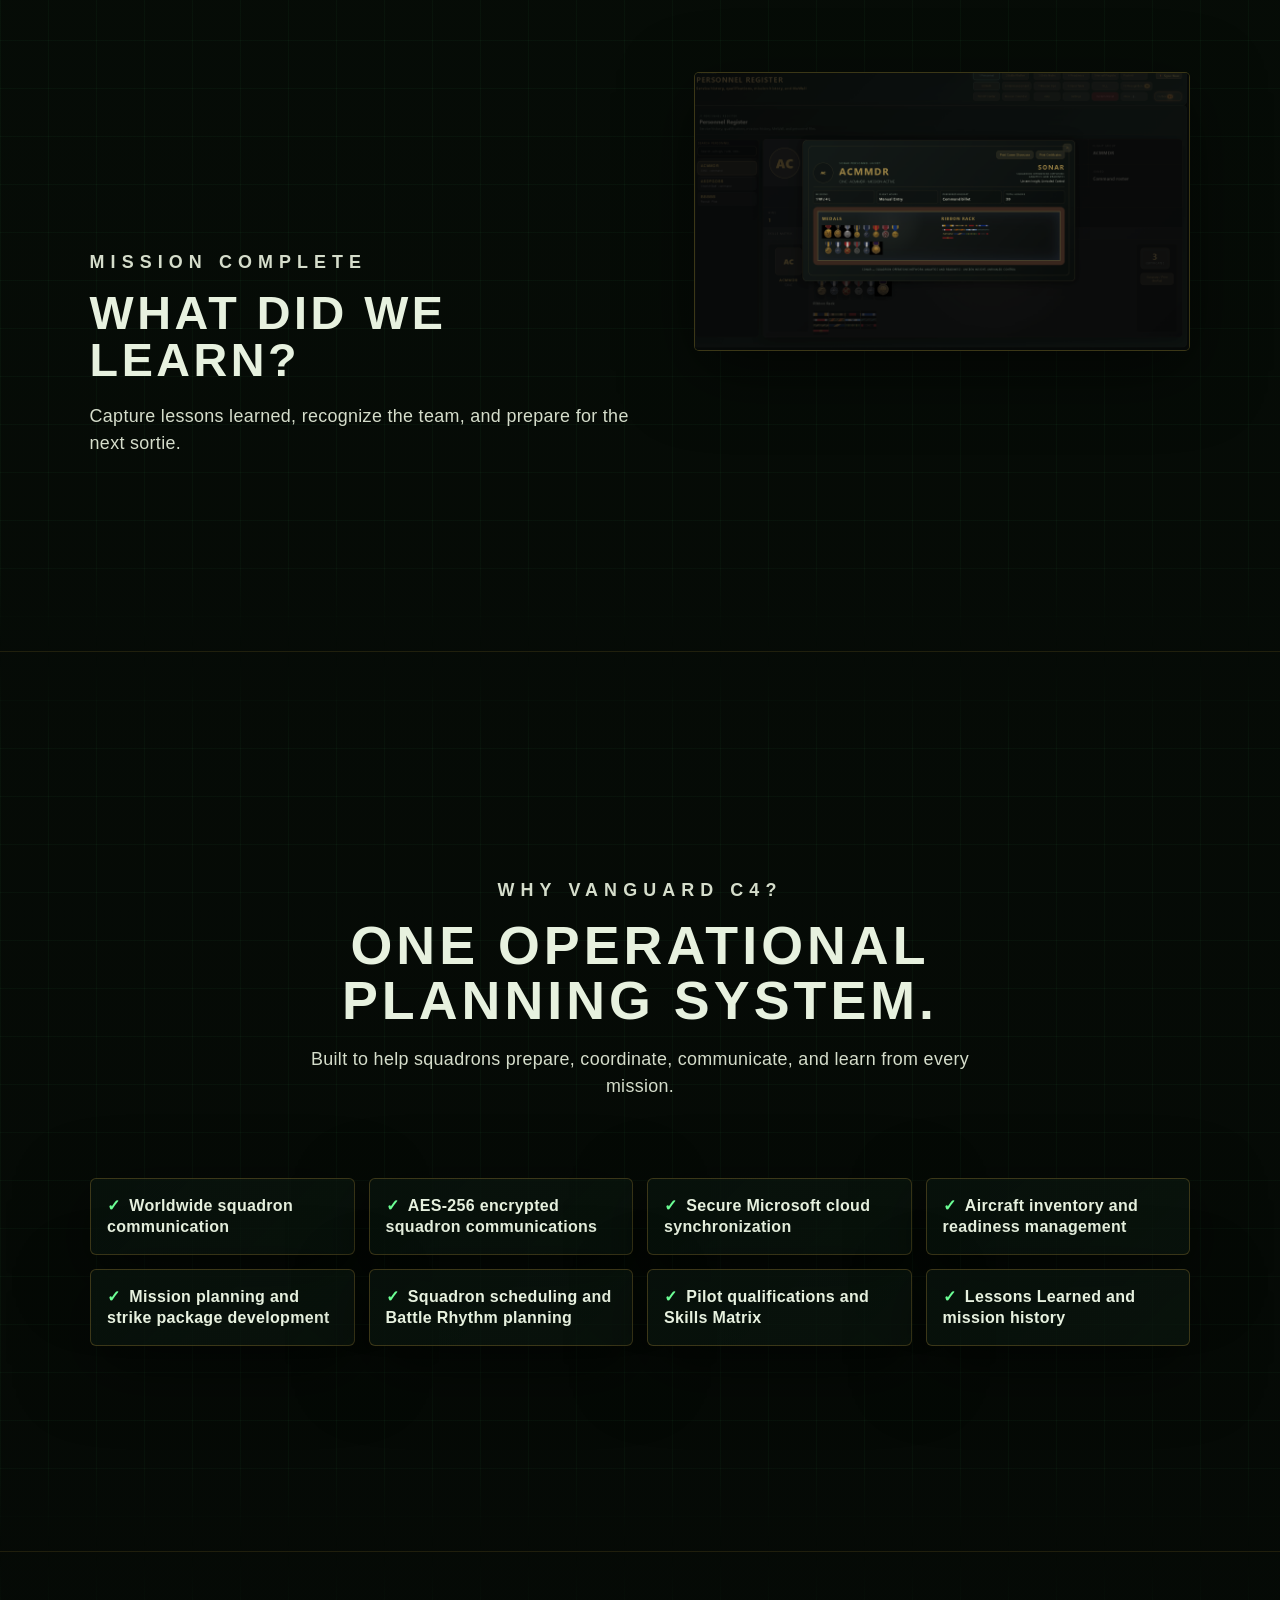
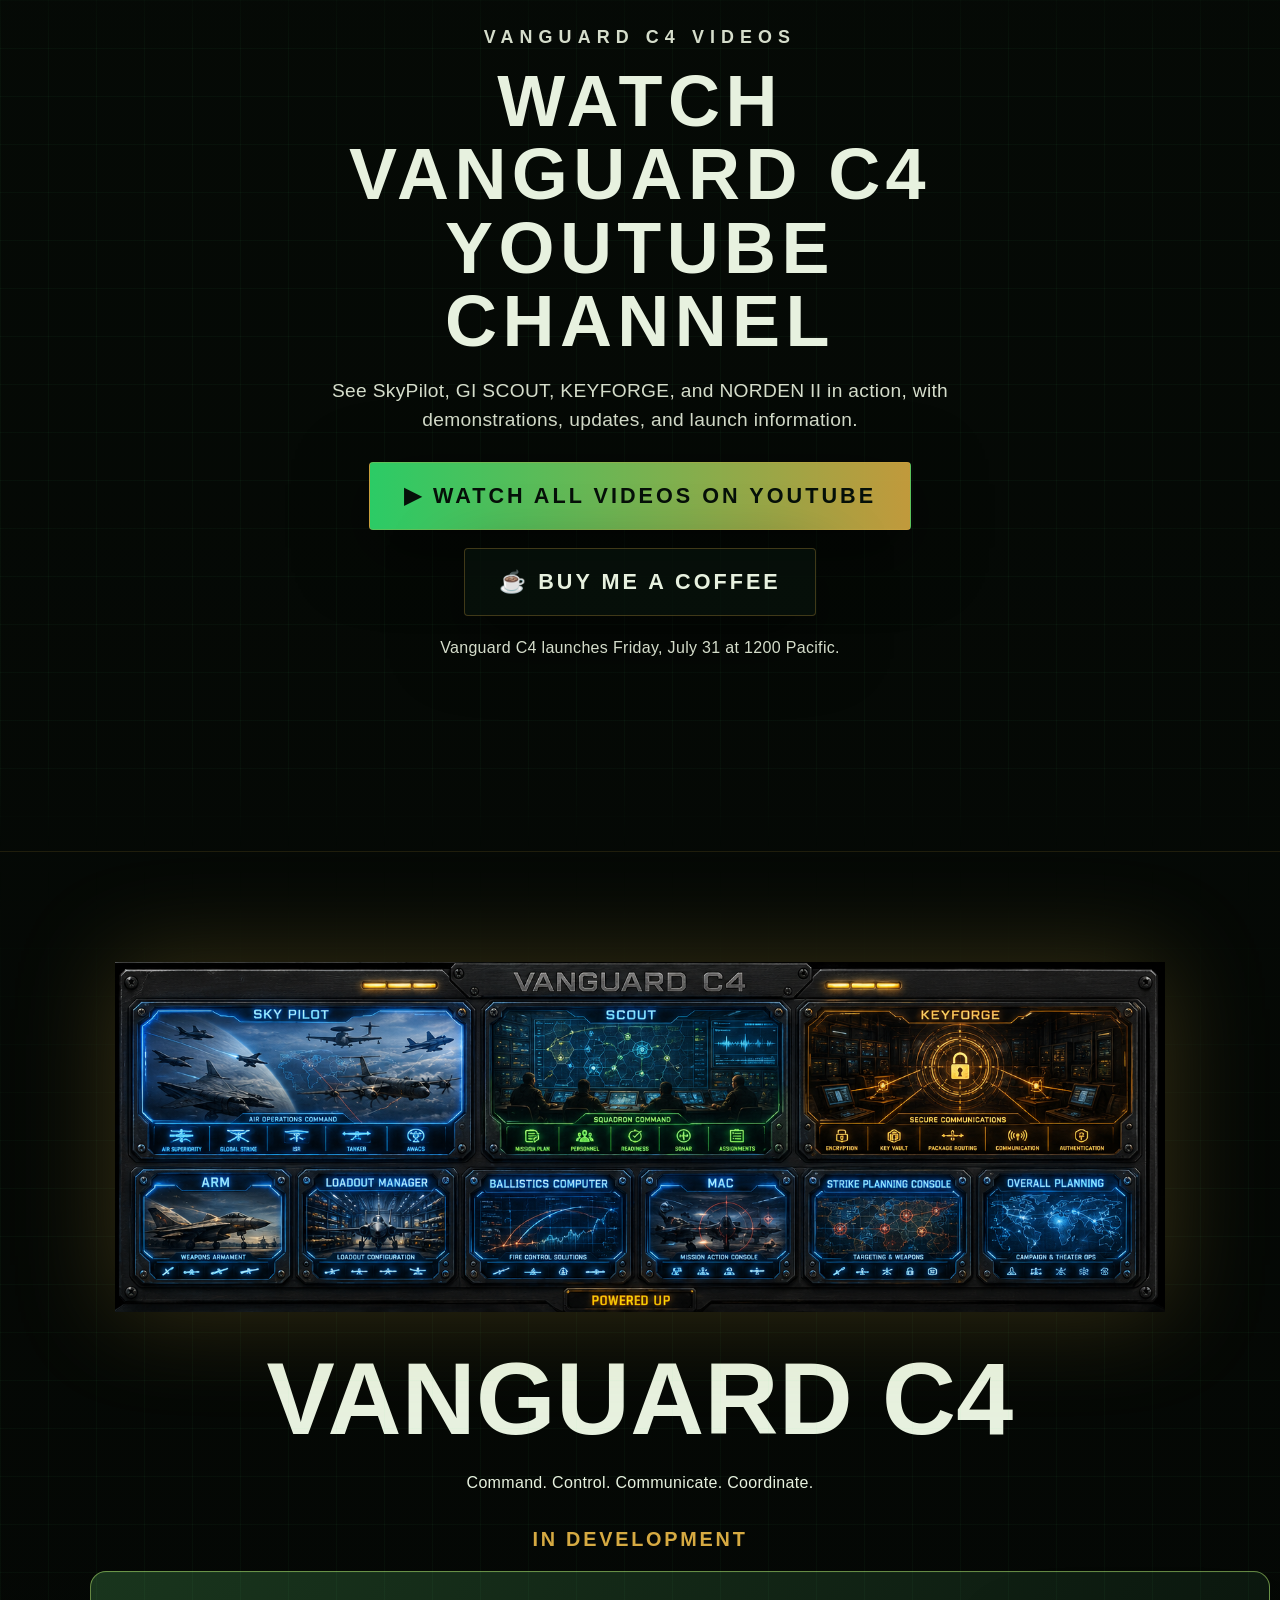
==== commit b4502d03: "Add files via upload" ====
--- a/js/index.html
+++ b/js/index.html
@@ -1,274 +1,2 @@
 <!doctype html>
-<html lang="en">
-<head>
-  <meta charset="utf-8" />
-  <meta name="viewport" content="width=device-width, initial-scale=1" />
-  <title>Vanguard C4 | Command. Control. Communicate. Coordinate.</title>
-  <meta name="description" content="Vanguard C4 is the operational planning system for squadrons: SkyPilot, GI SCOUT, KEYFORGE, and NORDEN II." />
-  <link rel="stylesheet" href="css/styles.css" />
-
-<style>
-/* v4.1 launch polish */
-.mission-card.skypilot .section-copy{transform:translateY(-120px);}
-.mission-card.scout .section-copy{transform:translateY(-120px);}
-.mission-card.scout-brief .section-copy{transform:translateY(-120px);}
-</style>
-
-</head>
-<body>
-  <header class="site-header">
-    <a class="brand" href="index.html">VANGUARD <span>C4</span></a>
-    <nav>
-      <a href="index.html">Home</a>
-      <a href="videos.html">Videos</a>
-      <a href="#store">Launch</a>
-      <a href="support.html">Mission Support</a>
-      <a href="privacy.html">Privacy Policy</a>
-      <a href="terms.html">Terms</a>
-    </nav>
-  </header>
-
-  <main>
-    <section class="hero scene" id="home">
-      <video class="hero-video" src="assets/video/hero/hero_aircraft.mp4" autoplay muted loop playsinline poster="assets/images/home/vanguard_c4_composite.png"></video>
-      <div class="hero-scrim"></div>
-      <div class="countdown-card" aria-label="Launch countdown">
-        <div class="count-label">Mission Launch</div>
-        <div id="countdown" class="countdown">Loading...</div>
-        <div class="count-sub">Tuesday · July 28 · 1200 Pacific</div>
-      </div>
-      <div class="hero-content">
-        <p class="eyebrow">Independent Squadron Software</p>
-        <h1>VANGUARD <span>C4</span></h1>
-        <p class="tagline">Command. Control. Communicate. Coordinate.</p>
-        <p class="subline accent-subline">Redefining C4 for Virtual Squadrons.</p>
-        <p class="subline">The Operational Planning System for Squadrons.</p>
-        <div class="hero-actions">
-          <a class="button primary" href="#system">Enter the Mission</a>
-          <a class="button ghost" href="https://youtu.be/CdUjiq7d_7c" target="_blank" rel="noopener">Watch Intro</a>
-          <a class="button ghost" href="videos.html">Videos</a>
-          <button id="audioToggle" class="button ghost" type="button">Enable Mission Audio</button>
-        </div>
-      </div>
-    </section>
-
-    <section id="system" class="scene system-overview">
-      <div class="section-copy centered">
-        <p class="eyebrow">Every Mission Begins with a Plan</p>
-        <h2>Four applications. One operational planning system.</h2>
-        <p>Prepare the force, receive the mission, build the strike, brief the team, and review the results.</p>
-      </div>
-      <img class="wide-art" src="assets/images/home/vanguard_c4_composite.png" alt="Vanguard C4 system overview showing SkyPilot, GI SCOUT, KEYFORGE, and NORDEN II" />
-    </section>
-
-    <section class="scene mission-card skypilot">
-      <div class="chapter-panel"><img src="assets/images/panels/SkyPilot_PANEL_POWERED_UP.png" alt="SkyPilot panel" /></div>
-      <div class="section-copy">
-        <p class="eyebrow">Prepare</p>
-        <h2>What can we deploy?</h2>
-        <p>Know what your squadron can bring to the battle.</p>
-      </div>
-      <div class="image-board skypilot-board">
-        <img class="shot large" src="assets/images/skypilot/skypilot_globe.png" alt="SkyPilot global aircraft operations view" />
-        <img class="shot tilt-left" src="assets/images/skypilot/skypilot_sector_map.png" alt="SkyPilot sector map" />
-        <img class="shot tilt-right" src="assets/images/skypilot/skypilot_3d_viewer.png" alt="SkyPilot 3D aircraft viewer" />
-      </div>
-    </section>
-
-    <section class="scene mission-card scout">
-      <div class="chapter-panel"><img src="assets/images/panels/Scout_PANEL_POWERED_UP.png" alt="GI SCOUT panel" /></div>
-      <div class="section-copy">
-        <p class="eyebrow">Squadron Command</p>
-        <h2>Is everyone ready?</h2>
-        <p>Coordinate every phase of squadron operations from one command center.</p>
-      </div>
-      <div class="image-board scout-board">
-        <img class="shot large" src="assets/images/scout/sqdn_readiness.png" alt="GI SCOUT squadron readiness dashboard" />
-      </div>
-    </section>
-
-    <section class="scene mission-card keyforge">
-      <div class="chapter-panel"><img src="assets/images/panels/KeyForge_PANEL_POWERED_UP.png" alt="KEYFORGE panel" /></div>
-      <div class="section-copy">
-        <p class="eyebrow">Mission Received</p>
-        <h2>Is everyone connected?</h2>
-        <p>Stay connected with your squadron anywhere in the world.</p>
-        <ul class="micro-list">
-          <li>AES-256 encrypted squadron communications</li>
-          <li>Secure Microsoft cloud synchronization</li>
-          <li>Automatic delivery of squadron mission packages</li>
-        </ul>
-      </div>
-      <div class="image-board keyforge-board">
-        <img class="shot large" src="assets/images/keyforge/keyforge_main.png" alt="KEYFORGE synchronization settings and status" />
-      </div>
-    </section>
-
-    <section class="scene mission-card norden-intro">
-      <div class="chapter-panel"><img src="assets/images/panels/Vanguard_C4_MASTER_PANEL_POWERED_UP.png" alt="Vanguard C4 master panel" /></div>
-      <div class="section-copy">
-        <p class="eyebrow">Build the Strike</p>
-        <h2>How do I prepare my aircraft?</h2>
-        <p>NORDEN II turns the assigned mission into a planned strike package.</p>
-      </div>
-      <div class="image-board norden-hub-board">
-        <img class="shot large" src="assets/images/norden/norden_hub.png" alt="NORDEN II module hub" />
-      </div>
-    </section>
-
-    <section class="scene feature-pair">
-      <div class="section-copy compact">
-        <p class="eyebrow">Loadout Manager</p>
-        <h2>What weapons should I carry?</h2>
-        <p>Match aircraft, stores, stations, and mission fit before launch.</p>
-      </div>
-      <img class="feature-shot" src="assets/images/norden/loadout_manager.png" alt="NORDEN II Loadout Manager" />
-    </section>
-
-    <section class="scene feature-pair reversed">
-      <div class="section-copy compact">
-        <p class="eyebrow">Strike Planning Console</p>
-        <h2>Will this loadout accomplish the mission?</h2>
-        <p>Evaluate effects, survivability, standoff, precision, and mission suitability.</p>
-      </div>
-      <img class="feature-shot" src="assets/images/norden/strike_package_console.png" alt="NORDEN II Strike Package Console" />
-    </section>
-
-    <section class="scene feature-pair">
-      <div class="section-copy compact">
-        <p class="eyebrow">Ballistics Computer</p>
-        <h2>How will the weapon perform?</h2>
-        <p>Compare trajectories, time of flight, impact speed, and intercept results.</p>
-      </div>
-      <img class="feature-shot" src="assets/images/norden/ballistics_computer.png" alt="NORDEN II Ballistics Computer" />
-    </section>
-
-    <section class="scene feature-pair reversed">
-      <div class="section-copy compact">
-        <p class="eyebrow">Mission Analysis & Charting</p>
-        <h2>What happens when I attack?</h2>
-        <p>Preview release, impact, and recovery before the aircraft leaves the runway.</p>
-      </div>
-      <img class="feature-shot" src="assets/images/norden/mac.png" alt="NORDEN II Mission Analysis and Charting" />
-    </section>
-
-    <section class="scene feature-pair">
-      <div class="section-copy compact">
-        <p class="eyebrow">3D Sandbox</p>
-        <h2>Can I visualize the release?</h2>
-        <p>Explore the attack path in three-dimensional tactical space.</p>
-      </div>
-      <img class="feature-shot" src="assets/images/norden/three_d_sandbox.png" alt="NORDEN II 3D Sandbox" />
-    </section>
-
-    <section class="scene arm-feature">
-      <div class="section-copy centered">
-        <p class="eyebrow">Engagement Geometry</p>
-        <h2>Can I safely prosecute this target?</h2>
-        <p class="gold-line">Premier SEAD planning capability.</p>
-        <p>Analyze emitter detection, missile reach, and safe launch corridors before committing to the attack.</p>
-      </div>
-      <img class="arm-close" src="assets/images/norden/engagement_geometry_closeup.png" alt="NORDEN II Engagement Geometry safe launch corridor" />
-      <img class="arm-full" src="assets/images/norden/arm_planner_full.png" alt="NORDEN II ARM Planner full screen" />
-    </section>
-
-    <section class="scene mission-card scout-brief">
-      <div class="chapter-panel"><img src="assets/images/panels/Scout_PANEL_POWERED_UP.png" alt="GI SCOUT panel" /></div>
-      <div class="section-copy">
-        <p class="eyebrow">Final Brief</p>
-        <h2>Is everyone ready?</h2>
-        <p>Every pilot. Every objective. Every phase understood.</p>
-      </div>
-      <div class="image-board scout-board">
-        <img class="shot large" src="assets/images/scout/sand_table.png" alt="GI SCOUT sand table mission briefing" />
-      </div>
-    </section>
-
-    <section class="scene mission-card debrief">
-      <div class="section-copy">
-        <p class="eyebrow">Mission Complete</p>
-        <h2>What did we learn?</h2>
-        <p>Capture lessons learned, recognize the team, and prepare for the next sortie.</p>
-      </div>
-      <div class="image-board scout-board">
-        <img class="shot large" src="assets/images/scout/mewall.png" alt="GI SCOUT personnel jacket and MeWall awards" />
-      </div>
-    </section>
-
-    <section class="scene why-vanguard">
-      <div class="section-copy centered">
-        <p class="eyebrow">Why Vanguard C4?</p>
-        <h2>One operational planning system.</h2>
-        <p>Built to help squadrons prepare, coordinate, communicate, and learn from every mission.</p>
-      </div>
-      <div class="capability-grid">
-        <div>Worldwide squadron communication</div>
-        <div>AES-256 encrypted squadron communications</div>
-        <div>Secure Microsoft cloud synchronization</div>
-        <div>Aircraft inventory and readiness management</div>
-        <div>Mission planning and strike package development</div>
-        <div>Squadron scheduling and Battle Rhythm planning</div>
-        <div>Pilot qualifications and Skills Matrix</div>
-        <div>Lessons Learned and mission history</div>
-      </div>
-    </section>
-
-    <section id="store" class="scene final-panel">
-      <img src="assets/images/panels/Vanguard_C4_MASTER_PANEL_POWERED_UP.png" alt="Vanguard C4 mission ready panel" />
-      <h2>Vanguard C4</h2>
-      <p>Command. Control. Communicate. Coordinate.</p>
-      <p class="gold-line">Launch: Tuesday · July 28 · 1200 Pacific</p>
-
-      <div class="store-card">
-        <div class="store-label">Free Mission-Planning Tools</div>
-        <p><strong>SkyPilot</strong> and <strong>NORDEN II</strong> launch free on Tuesday.</p>
-        <p>Download links will activate at launch.</p>
-      </div>
-
-      <div class="store-card">
-        <div class="store-label">GI SCOUT + KEYFORGE for Squadrons</div>
-        <p>Squadron managers interested in GI SCOUT and KEYFORGE can contact us directly for individual setup and service.</p>
-        <p><a href="mailto:JumpinKJ@gmail.com">JumpinKJ@gmail.com</a></p>
-      </div>
-
-
-      <div class="store-card">
-        <div class="store-label">Support Vanguard C4</div>
-        <p>SkyPilot and NORDEN II are free. If these tools help you or your squadron, you can support continued development.</p>
-        <div class="hero-actions">
-          <a class="button primary" href="https://buymeacoffee.com/vanguardc4" target="_blank" rel="noopener">Buy Me a Coffee</a>
-          <a class="button ghost" href="https://www.paypal.com/qrcodes/managed/90c6eb90-9fac-4f3c-bb68-3d798b459147?utm_source=payandgetpaid" target="_blank" rel="noopener">Support with PayPal</a>
-        </div>
-      </div>
-
-      <div class="hero-actions">
-        <a class="button primary" href="videos.html">Watch Videos</a>
-        <a class="button ghost" href="mailto:JumpinKJ@gmail.com">Contact About GI SCOUT</a>
-        <a class="button ghost" href="support.html">Mission Support</a>
-      </div>
-      <p class="closing-line">Built by virtual pilots. Designed for squadrons.</p>
-    </section>
-  </main>
-
-  <footer class="site-footer">
-    <div>
-      <strong>Vanguard C4</strong><br />
-      Contact and squadron inquiries: <a href="mailto:JumpinKJ@gmail.com">JumpinKJ@gmail.com</a>
-    </div>
-    <nav>
-      <a href="index.html">Home</a>
-      <a href="videos.html">Videos</a>
-      <a href="#store">Launch</a>
-      <a href="support.html">Mission Support</a>
-      <a href="privacy.html">Privacy Policy</a>
-      <a href="terms.html">Terms of Service</a>
-      <a href="https://buymeacoffee.com/vanguardc4" target="_blank" rel="noopener">Buy Me a Coffee</a>
-      <a href="https://www.paypal.com/qrcodes/managed/90c6eb90-9fac-4f3c-bb68-3d798b459147?utm_source=payandgetpaid" target="_blank" rel="noopener">PayPal</a>
-    </nav>
-    <span>© 2026 Vanguard C4</span>
-  </footer>
-
-  <audio id="missionAudio" src="assets/audio/wonder.mp3" loop></audio>
-  <script src="js/main.js"></script>
-</body>
-</html>
+<html lang="en"><head><meta charset="utf-8"><meta name="viewport" content="width=device-width, initial-scale=1"><meta http-equiv="refresh" content="0;url=../index.html"><title>Vanguard C4 Home</title><link rel="canonical" href="../index.html"></head><body><p>The Vanguard C4 homepage is available <a href="../index.html">here</a>.</p></body></html>
